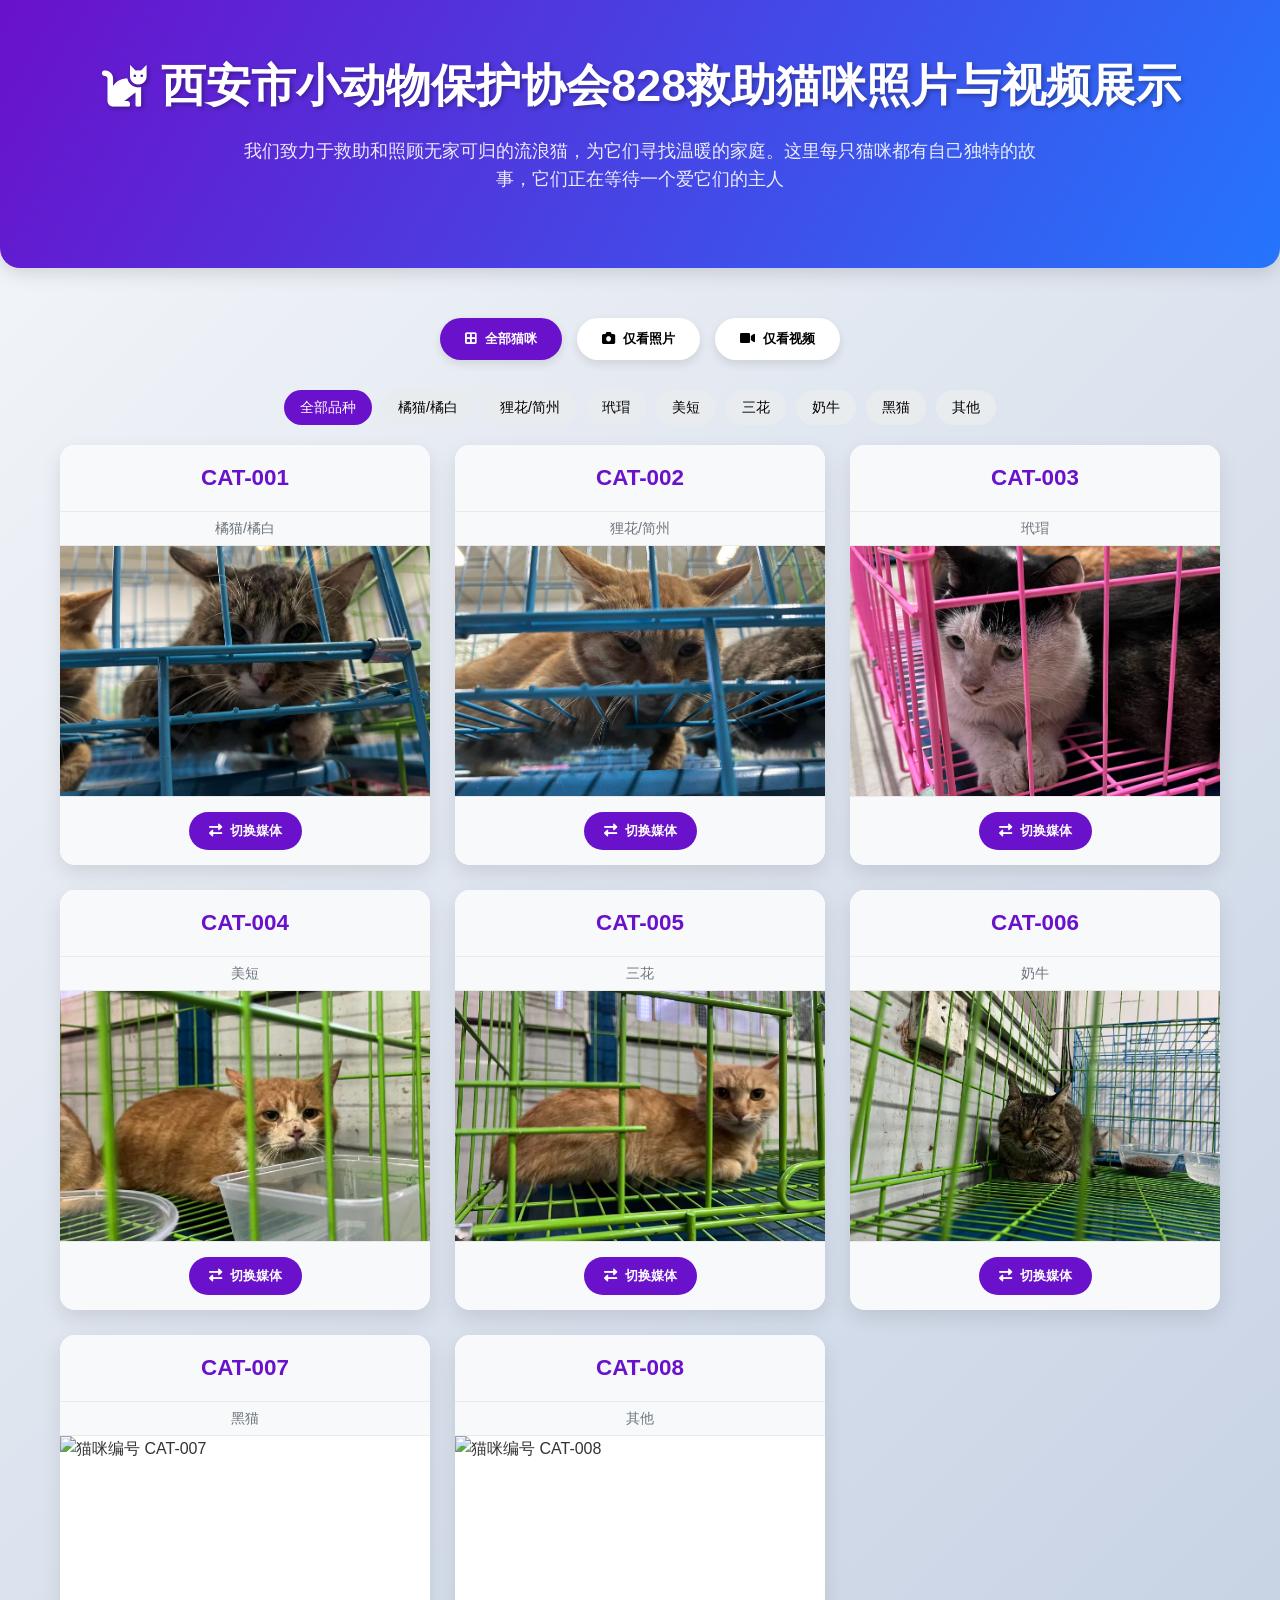
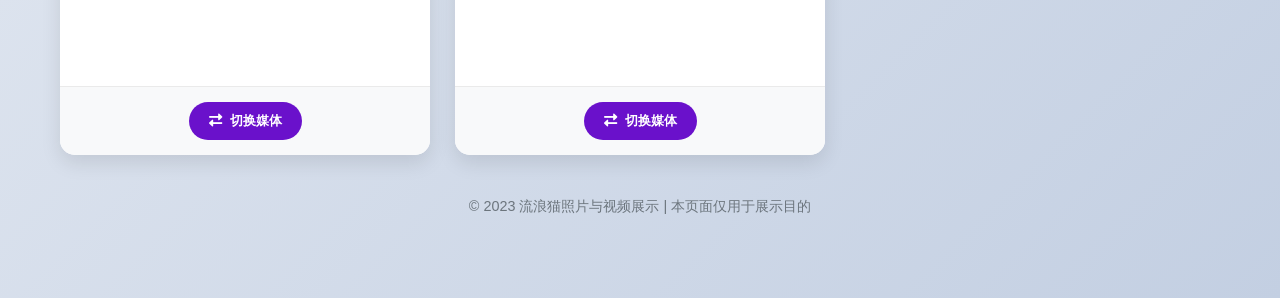
==== cat1.html @ c5d6bce6 "Add files via upload" ====
<!DOCTYPE html>
<html lang="zh-CN">
<head>
    <meta charset="UTF-8">
    <meta name="viewport" content="width=device-width, initial-scale=1.0">
    <title>流浪猫照片与视频展示</title>
    <link rel="stylesheet" href="https://cdnjs.cloudflare.com/ajax/libs/font-awesome/6.0.0/css/all.min.css">
    <style>
        * {
            margin: 0;
            padding: 0;
            box-sizing: border-box;
            font-family: 'Helvetica Neue', Arial, sans-serif;
        }
        
        body {
            background: linear-gradient(135deg, #f5f7fa 0%, #c3cfe2 100%);
            color: #333;
            line-height: 1.6;
            min-height: 100vh;
            padding-bottom: 60px;
        }
        
        .container {
            max-width: 1200px;
            margin: 0 auto;
            padding: 20px;
        }
        
        header {
            text-align: center;
            padding: 30px 0;
            background: linear-gradient(120deg, #6a11cb 0%, #2575fc 100%);
            color: white;
            border-radius: 0 0 20px 20px;
            box-shadow: 0 4px 20px rgba(0, 0, 0, 0.15);
            margin-bottom: 30px;
        }
        
        h1 {
            font-size: 2.8rem;
            margin-bottom: 15px;
            text-shadow: 2px 2px 4px rgba(0, 0, 0, 0.3);
        }
        
        .description {
            max-width: 800px;
            margin: 0 auto 25px;
            font-size: 1.1rem;
            opacity: 0.9;
        }
        
        .controls {
            display: flex;
            justify-content: center;
            gap: 15px;
            margin-bottom: 30px;
            flex-wrap: wrap;
        }
        
        .filter-btn {
            padding: 12px 25px;
            background: white;
            border: none;
            border-radius: 50px;
            cursor: pointer;
            font-weight: bold;
            box-shadow: 0 4px 10px rgba(0, 0, 0, 0.1);
            transition: all 0.3s ease;
            display: flex;
            align-items: center;
            gap: 8px;
        }
        
        .filter-btn:hover {
            transform: translateY(-3px);
            box-shadow: 0 6px 15px rgba(0, 0, 0, 0.15);
        }
        
        .filter-btn.active {
            background: #6a11cb;
            color: white;
        }

        .breed-controls {
            display: flex;
            justify-content: center;
            flex-wrap: wrap;
            gap: 10px;
            margin-bottom: 20px;
        }
        
        .breed-btn {
            padding: 8px 16px;
            background: #e9ecef;
            border: none;
            border-radius: 20px;
            cursor: pointer;
            font-size: 0.9rem;
            transition: all 0.2s ease;
        }
        
        .breed-btn:hover {
            background: #dee2e6;
        }
        
        .breed-btn.active {
            background: #6a11cb;
            color: white;
        }
        
        .cats-grid {
            display: grid;
            grid-template-columns: repeat(auto-fill, minmax(300px, 1fr));
            gap: 25px;
            margin-bottom: 40px;
        }
        
        .cat-card {
            background: white;
            border-radius: 15px;
            overflow: hidden;
            box-shadow: 0 8px 20px rgba(0, 0, 0, 0.1);
            transition: transform 0.3s ease, box-shadow 0.3s ease;
        }
        
        .cat-card:hover {
            transform: translateY(-5px);
            box-shadow: 0 12px 25px rgba(0, 0, 0, 0.2);
        }
        
        .cat-id {
            text-align: center;
            padding: 15px;
            font-size: 1.4rem;
            font-weight: bold;
            color: #6a11cb;
            background: #f8f9fa;
            border-bottom: 1px solid #eaeaea;
        }

        .cat-breed {
            text-align: center;
            padding: 5px 15px;
            font-size: 0.9rem;
            color: #6c757d;
            background: #f8f9fa;
            border-bottom: 1px solid #eaeaea;
        }
        
        .cat-media {
            position: relative;
            height: 250px;
            overflow: hidden;
        }
        
        .cat-image {
            width: 100%;
            height: 100%;
            object-fit: cover;
            transition: transform 0.5s ease;
        }
        
        .cat-card:hover .cat-image {
            transform: scale(1.05);
        }
        
        .cat-video {
            width: 100%;
            height: 100%;
            object-fit: cover;
            display: none;
        }
        
        .media-controls {
            display: flex;
            justify-content: center;
            padding: 15px;
            background: #f8f9fa;
            border-top: 1px solid #eaeaea;
        }
        
        .media-btn {
            padding: 10px 20px;
            background: #6a11cb;
            color: white;
            border: none;
            border-radius: 50px;
            cursor: pointer;
            font-weight: bold;
            display: flex;
            align-items: center;
            gap: 8px;
            transition: all 0.3s ease;
        }
        
        .media-btn:hover {
            background: #2575fc;
        }
        
        footer {
            text-align: center;
            margin-top: 40px;
            color: #6c757d;
            font-size: 0.9rem;
        }
        
        @media (max-width: 768px) {
            .cats-grid {
                grid-template-columns: repeat(auto-fill, minmax(250px, 1fr));
                gap: 20px;
            }
            
            h1 {
                font-size: 2.2rem;
            }
            
            .description {
                font-size: 1rem;
                padding: 0 15px;
            }

            .breed-controls {
                gap: 8px;
            }
            
            .breed-btn {
                padding: 6px 12px;
                font-size: 0.8rem;
            }
        }
        
        @media (max-width: 480px) {
            .cats-grid {
                grid-template-columns: 1fr;
            }
            
            h1 {
                font-size: 1.8rem;
            }
            
            .filter-btn {
                padding: 10px 15px;
                font-size: 0.9rem;
            }

            .breed-controls {
                gap: 5px;
            }
            
            .breed-btn {
                padding: 5px 10px;
                font-size: 0.75rem;
            }
        }
    </style>
</head>
<body>
    <header>
        <div class="container">
            <h1><i class="fas fa-cat"></i> 西安市小动物保护协会828救助猫咪照片与视频展示</h1>
            <p class="description">我们致力于救助和照顾无家可归的流浪猫，为它们寻找温暖的家庭。这里每只猫咪都有自己独特的故事，它们正在等待一个爱它们的主人</p>
        </div>
    </header>

    <div class="container">
        <div class="controls">
            <button class="filter-btn active" data-filter="all">
                <i class="fas fa-border-all"></i> 全部猫咪
            </button>
            <button class="filter-btn" data-filter="photo">
                <i class="fas fa-camera"></i> 仅看照片
            </button>
            <button class="filter-btn" data-filter="video">
                <i class="fas fa-video"></i> 仅看视频
            </button>
        </div>

        <div class="breed-controls">
            <button class="breed-btn active" data-breed="all">全部品种</button>
            <button class="breed-btn" data-breed="orange">橘猫/橘白</button>
            <button class="breed-btn" data-breed="tabby">狸花/简州</button>
            <button class="breed-btn" data-breed="tortoiseshell">玳瑁</button>
            <button class="breed-btn" data-breed="american">美短</button>
            <button class="breed-btn" data-breed="calico">三花</button>
            <button class="breed-btn" data-breed="cow">奶牛</button>
            <button class="breed-btn" data-breed="black">黑猫</button>
            <button class="breed-btn" data-breed="other">其他</button>
        </div>

        <div class="cats-grid">
            <!-- 猫咪卡片1 - 橘猫 -->
            <div class="cat-card" data-type="both" data-breed="orange">
                <div class="cat-id">CAT-001</div>
                <div class="cat-breed">橘猫/橘白</div>
                <div class="cat-media">
                    <img src="photos/cat-001.jpg" alt="猫咪编号 CAT-001" class="cat-image">
                    <video class="cat-video" controls>
                        <source src="videos/cat-001.mp4" type="video/mp4">
                        您的浏览器不支持视频播放
                    </video>
                </div>
                <div class="media-controls">
                    <button class="media-btn toggle-media">
                        <i class="fas fa-exchange-alt"></i> 切换媒体
                    </button>
                </div>
            </div>

            <!-- 猫咪卡片2 - 狸花 -->
            <div class="cat-card" data-type="both" data-breed="tabby">
                <div class="cat-id">CAT-002</div>
                <div class="cat-breed">狸花/简州</div>
                <div class="cat-media">
                    <img src="photos/cat-002.jpg" alt="猫咪编号 CAT-002" class="cat-image">
                    <video class="cat-video" controls>
                        <source src="#" type="video/mp4">
                        您的浏览器不支持视频播放
                    </video>
                </div>
                <div class="media-controls">
                    <button class="media-btn toggle-media">
                        <i class="fas fa-exchange-alt"></i> 切换媒体
                    </button>
                </div>
            </div>

            <!-- 猫咪卡片3 - 玳瑁 -->
            <div class="cat-card" data-type="both" data-breed="tortoiseshell">
                <div class="cat-id">CAT-003</div>
                <div class="cat-breed">玳瑁</div>
                <div class="cat-media">
                    <img src="photos/cat-003.jpg" alt="猫咪编号 CAT-003" class="cat-image">
                    <video class="cat-video" controls>
                        <source src="#" type="video/mp4">
                        您的浏览器不支持视频播放
                    </video>
                </div>
                <div class="media-controls">
                    <button class="media-btn toggle-media">
                        <i class="fas fa-exchange-alt"></i> 切换媒体
                    </button>
                </div>
            </div>

            <!-- 猫咪卡片4 - 美短 -->
            <div class="cat-card" data-type="both" data-breed="american">
                <div class="cat-id">CAT-004</div>
                <div class="cat-breed">美短</div>
                <div class="cat-media">
                    <img src="photos/cat-004.jpg" alt="猫咪编号 CAT-004" class="cat-image">
                    <video class="cat-video" controls>
                        <source src="#" type="video/mp4">
                        您的浏览器不支持视频播放
                    </video>
                </div>
                <div class="media-controls">
                    <button class="media-btn toggle-media">
                        <i class="fas fa-exchange-alt"></i> 切换媒体
                    </button>
                </div>
            </div>

            <!-- 猫咪卡片5 - 三花 -->
            <div class="cat-card" data-type="both" data-breed="calico">
                <div class="cat-id">CAT-005</div>
                <div class="cat-breed">三花</div>
                <div class="cat-media">
                    <img src="photos/cat-005.jpg" alt="猫咪编号 CAT-005" class="cat-image">
                    <video class="cat-video" controls>
                        <source src="#" type="video/mp4">
                        您的浏览器不支持视频播放
                    </video>
                </div>
                <div class="media-controls">
                    <button class="media-btn toggle-media">
                        <i class="fas fa-exchange-alt"></i> 切换媒体
                    </button>
                </div>
            </div>

            <!-- 猫咪卡片6 - 奶牛 -->
            <div class="cat-card" data-type="both" data-breed="cow">
                <div class="cat-id">CAT-006</div>
                <div class="cat-breed">奶牛</div>
                <div class="cat-media">
                    <img src="photos/cat-006.jpg" alt="猫咪编号 CAT-006" class="cat-image">
                    <video class="cat-video" controls>
                        <source src="#" type="video/mp4">
                        您的浏览器不支持视频播放
                    </video>
                </div>
                <div class="media-controls">
                    <button class="media-btn toggle-media">
                        <i class="fas fa-exchange-alt"></i> 切换媒体
                    </button>
                </div>
            </div>

            <!-- 猫咪卡片7 - 黑猫 -->
            <div class="cat-card" data-type="both" data-breed="black">
                <div class="cat-id">CAT-007</div>
                <div class="cat-breed">黑猫</div>
                <div class="cat-media">
                    <img src="photos/cat-007.jpg" alt="猫咪编号 CAT-007" class="cat-image">
                    <video class="cat-video" controls>
                        <source src="#" type="video/mp4">
                        您的浏览器不支持视频播放
                    </video>
                </div>
                <div class="media-controls">
                    <button class="media-btn toggle-media">
                        <i class="fas fa-exchange-alt"></i> 切换媒体
                    </button>
                </div>
            </div>

            <!-- 猫咪卡片8 - 其他 -->
            <div class="cat-card" data-type="both" data-breed="other">
                <div class="cat-id">CAT-008</div>
                <div class="cat-breed">其他</div>
                <div class="cat-media">
                    <img src="photos/cat-008.jpg" alt="猫咪编号 CAT-008" class="cat-image">
                    <video class="cat-video" controls>
                        <source src="#" type="video/mp4">
                        您的浏览器不支持视频播放
                    </video>
                </div>
                <div class="media-controls">
                    <button class="media-btn toggle-media">
                        <i class="fas fa-exchange-alt"></i> 切换媒体
                    </button>
                </div>
            </div>
        </div>

        <footer>
            <p>© 2023 流浪猫照片与视频展示 | 本页面仅用于展示目的</p>
        </footer>
    </div>

    <script>
        // 媒体切换功能
        document.querySelectorAll('.toggle-media').forEach(button => {
            button.addEventListener('click', function() {
                const card = this.closest('.cat-card');
                const image = card.querySelector('.cat-image');
                const video = card.querySelector('.cat-video');
                
                if (image.style.display !== 'none') {
                    image.style.display = 'none';
                    video.style.display = 'block';
                    this.innerHTML = '<i class="fas fa-exchange-alt"></i> 切换到照片';
                } else {
                    video.style.display = 'none';
                    image.style.display = 'block';
                    this.innerHTML = '<i class="fas fa-exchange-alt"></i> 切换到视频';
                }
            });
        });
        
        // 媒体类型筛选功能
        document.querySelectorAll('.filter-btn').forEach(button => {
            button.addEventListener('click', function() {
                // 移除所有按钮的active类
                document.querySelectorAll('.filter-btn').forEach(btn => {
                    btn.classList.remove('active');
                });
                
                // 为当前点击的按钮添加active类
                this.classList.add('active');
                
                const filter = this.getAttribute('data-filter');
                filterCats(filter);
            });
        });

        // 品种筛选功能
        document.querySelectorAll('.breed-btn').forEach(button => {
            button.addEventListener('click', function() {
                // 移除所有品种按钮的active类
                document.querySelectorAll('.breed-btn').forEach(btn => {
                    btn.classList.remove('active');
                });
                
                // 为当前点击的按钮添加active类
                this.classList.add('active');
                
                const breed = this.getAttribute('data-breed');
                const mediaFilter = document.querySelector('.filter-btn.active').getAttribute('data-filter');
                filterCats(mediaFilter, breed);
            });
        });

        // 综合筛选函数
        function filterCats(mediaFilter, breedFilter = 'all') {
            const cards = document.querySelectorAll('.cat-card');
            
            cards.forEach(card => {
                const cardMediaType = card.getAttribute('data-type');
                const cardBreed = card.getAttribute('data-breed');
                
                // 检查品种筛选
                const breedMatch = (breedFilter === 'all') || (cardBreed === breedFilter);
                
                // 检查媒体类型筛选
                let mediaMatch = true;
                if (mediaFilter === 'photo') {
                    const video = card.querySelector('.cat-video');
                    mediaMatch = video.style.display === 'none';
                } else if (mediaFilter === 'video') {
                    const video = card.querySelector('.cat-video');
                    mediaMatch = video.style.display === 'block';
                }
                
                // 显示或隐藏卡片
                if (breedMatch && mediaMatch) {
                    card.style.display = 'block';
                } else {
                    card.style.display = 'none';
                }
            });
        }
    </script>
</body>
</html>
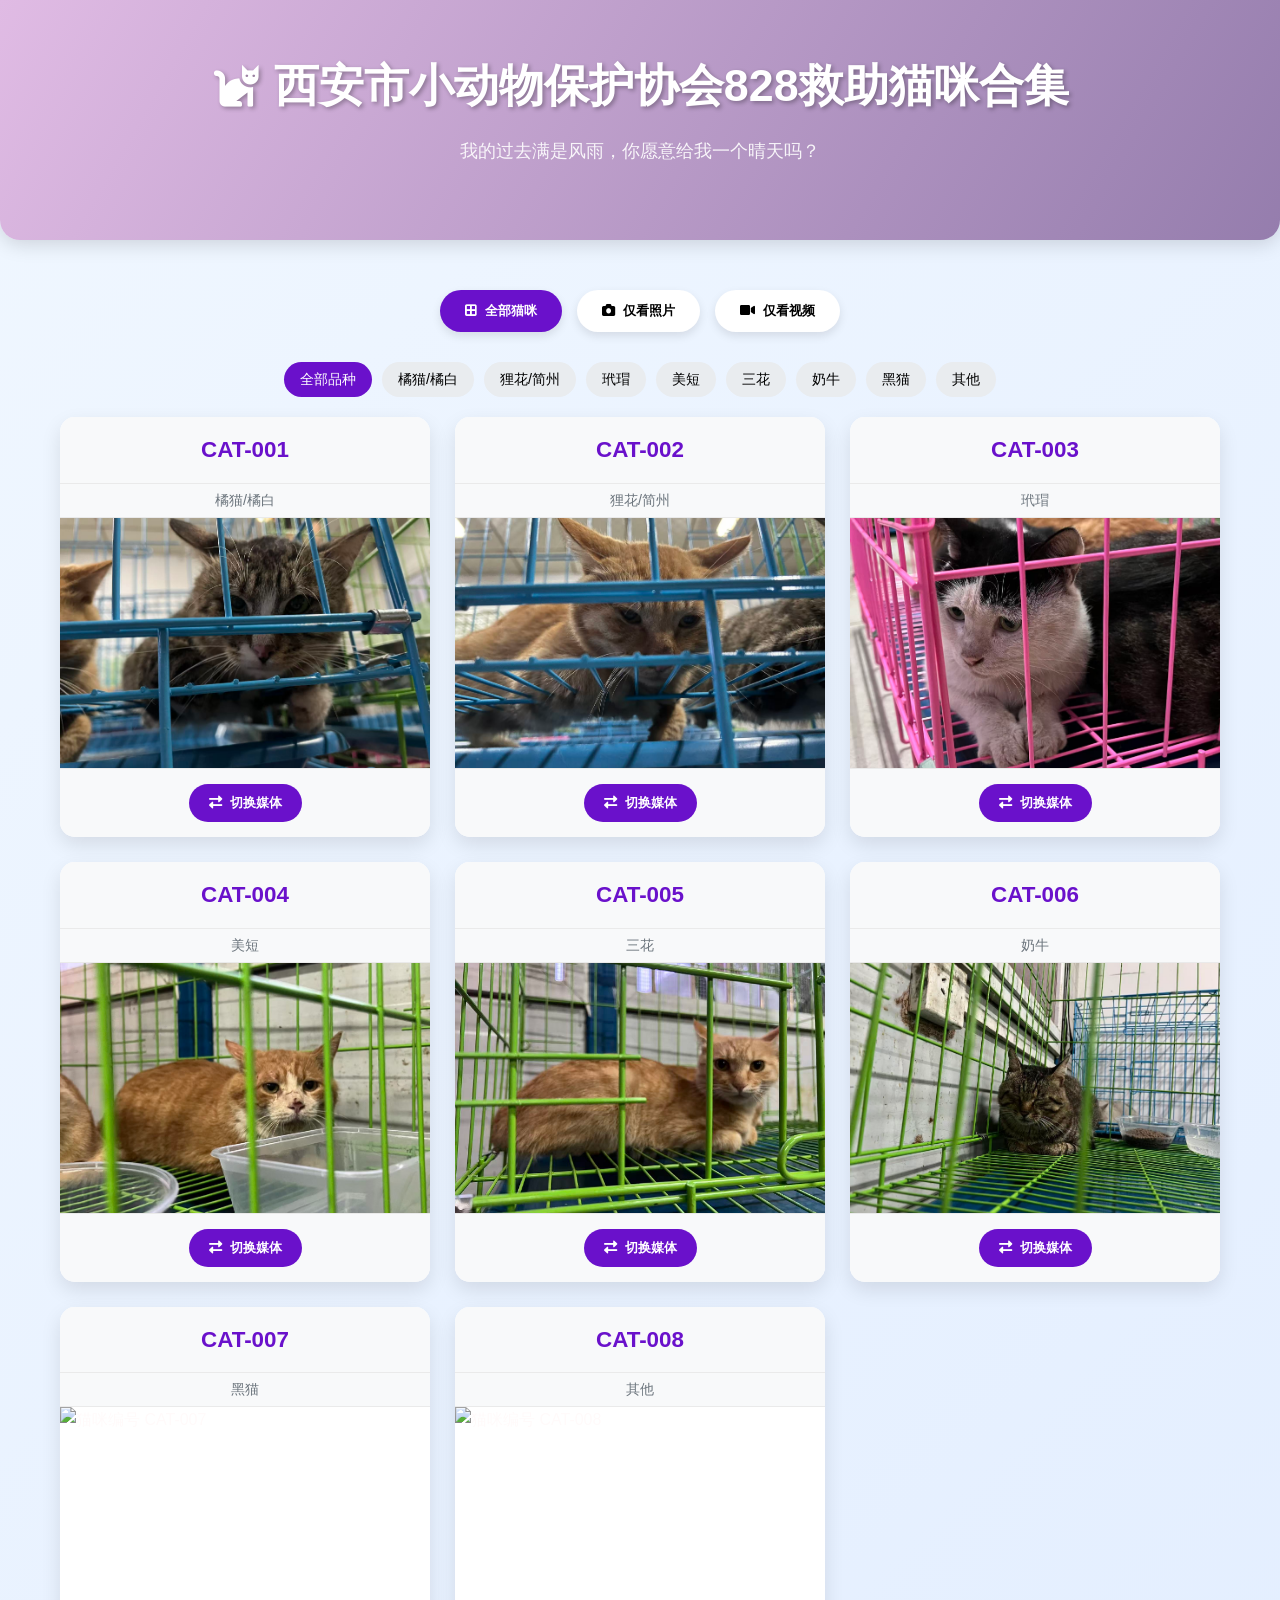
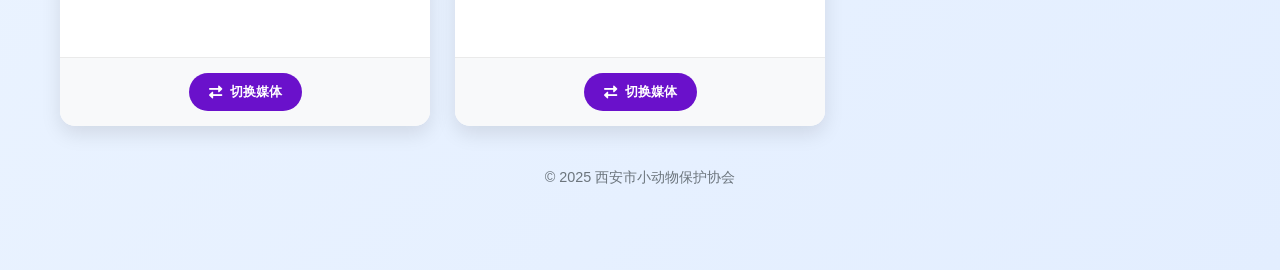
==== commit 1d7f7038: "Add files via upload" ====
--- a/cat1.html
+++ b/cat1.html
@@ -14,8 +14,8 @@
         }
         
         body {
-            background: linear-gradient(135deg, #f5f7fa 0%, #c3cfe2 100%);
-            color: #333;
+            background: linear-gradient(135deg, #f0f7ff 0%, #e3eeff 100%);
+            color: #fffafa;
             line-height: 1.6;
             min-height: 100vh;
             padding-bottom: 60px;
@@ -30,7 +30,7 @@
         header {
             text-align: center;
             padding: 30px 0;
-            background: linear-gradient(120deg, #6a11cb 0%, #2575fc 100%);
+            background: linear-gradient(120deg, #e0bbe4 0%, #957dad 100%);
             color: white;
             border-radius: 0 0 20px 20px;
             box-shadow: 0 4px 20px rgba(0, 0, 0, 0.15);
@@ -258,8 +258,8 @@
 <body>
     <header>
         <div class="container">
-            <h1><i class="fas fa-cat"></i> 西安市小动物保护协会828救助猫咪照片与视频展示</h1>
-            <p class="description">我们致力于救助和照顾无家可归的流浪猫，为它们寻找温暖的家庭。这里每只猫咪都有自己独特的故事，它们正在等待一个爱它们的主人</p>
+            <h1><i class="fas fa-cat"></i> 西安市小动物保护协会828救助猫咪合集</h1>
+            <p class="description">我的过去满是风雨，你愿意给我一个晴天吗？</p>
         </div>
     </header>
 
@@ -435,7 +435,7 @@
         </div>
 
         <footer>
-            <p>© 2023 流浪猫照片与视频展示 | 本页面仅用于展示目的</p>
+            <p>© 2025 西安市小动物保护协会 </p>
         </footer>
     </div>
 
